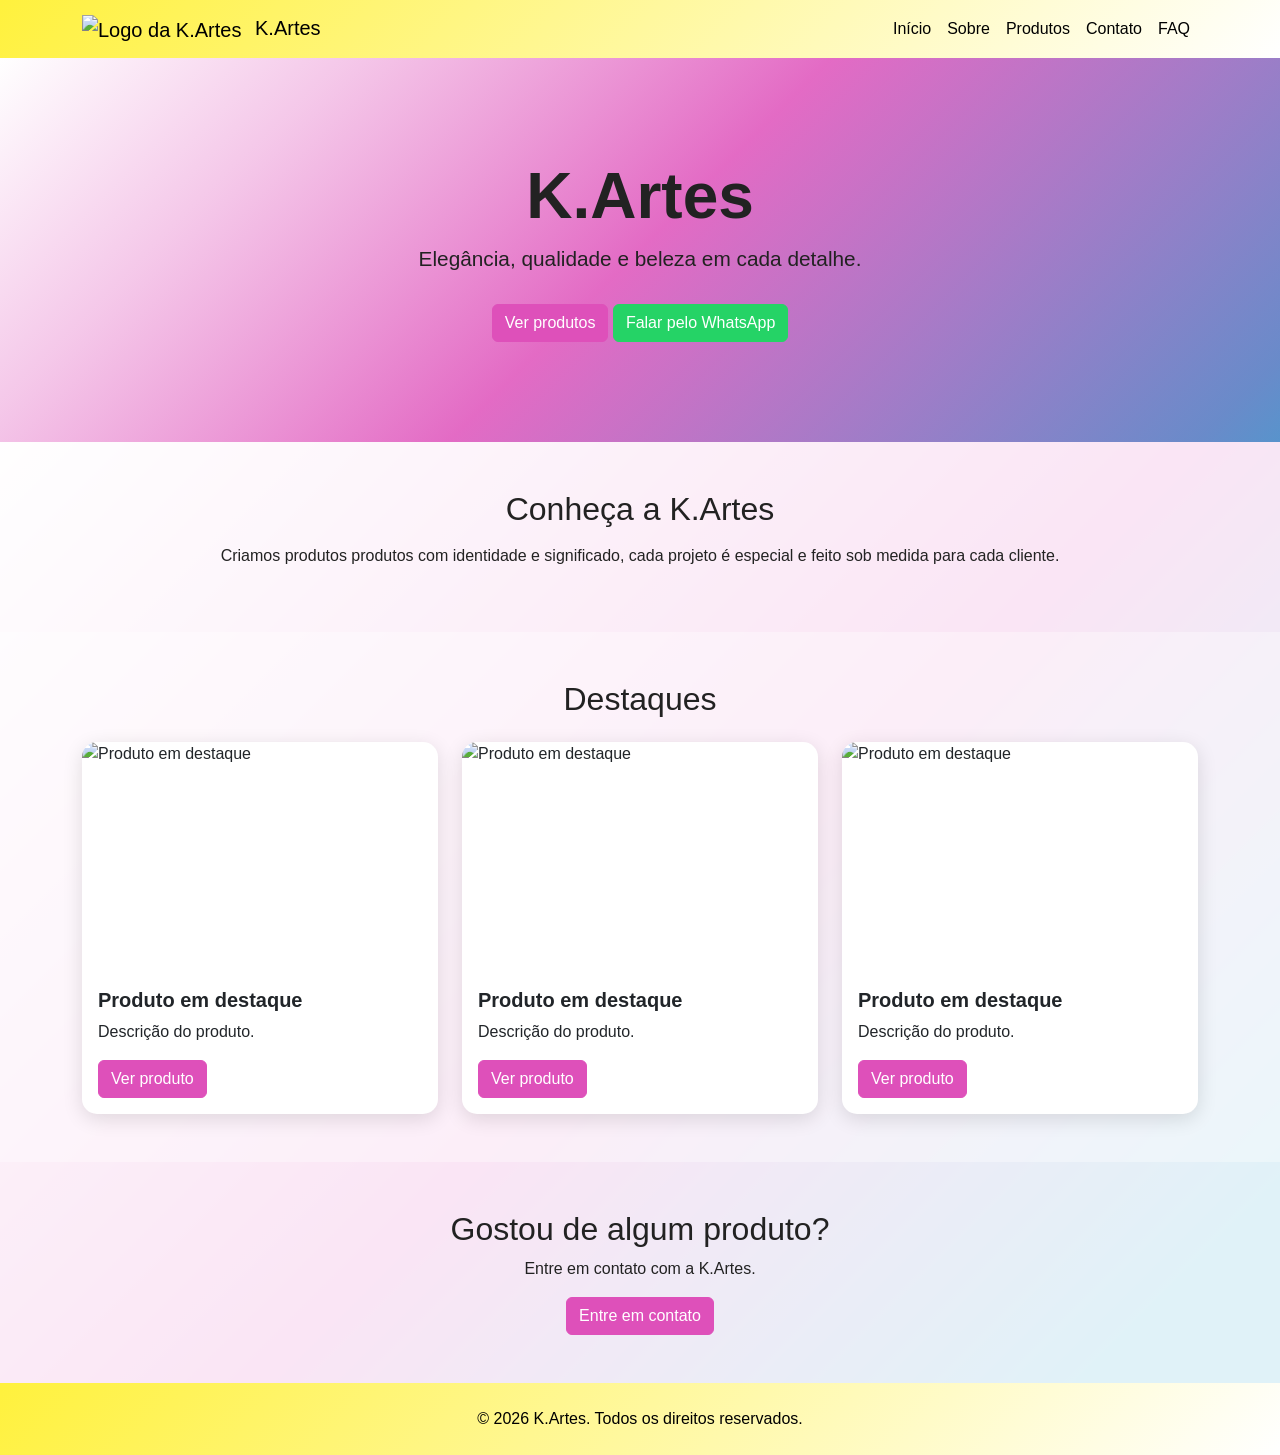
==== index.html @ 99051994 "css" ====
<!DOCTYPE html>
<html lang="pt-BR">

<head>

    <meta charset="UTF-8">

    <meta name="viewport" content="width=device-width, initial-scale=1.0">

    <title>K.Artes</title>

    <!-- Bootstrap -->
    <link
        href="https://cdn.jsdelivr.net/npm/bootstrap@5.3.3/dist/css/bootstrap.min.css"
        rel="stylesheet">

    <!-- CSS personalizado -->
    <link rel="stylesheet" href="assets/.css/custom.css">

</head>

<body>

    <!-- NAVBAR -->

    <nav class="navbar navbar-expand-lg bg-dark navbar-dark">

        <div class="container">

            <a class="navbar-brand" href="index.html">

                <img
                    src="assets/images/logo.png"
                    alt="Logo da K.Artes"
                    width="50px" height="50px">

                K.Artes

            </a>


            <button
                class="navbar-toggler"
                type="button"
                data-bs-toggle="collapse"
                data-bs-target="#menu">

                <span class="navbar-toggler-icon"></span>

            </button>


            <div class="collapse navbar-collapse" id="menu">

                <ul class="navbar-nav ms-auto">

                    <li class="nav-item">
                        <a class="nav-link" href="index.html">
                            Início
                        </a>
                    </li>

                    <li class="nav-item">
                        <a class="nav-link" href="sobre.html">
                            Sobre
                        </a>
                    </li>

                    <li class="nav-item">
                        <a class="nav-link" href="produtos.html">
                            Produtos
                        </a>
                    </li>

                    <li class="nav-item">
                        <a class="nav-link" href="contato.html">
                            Contato
                        </a>
                    </li>

                    <li class="nav-item">
                        <a class="nav-link" href="faq.html">
                            FAQ
                        </a>
                    </li>

                </ul>

            </div>

        </div>

    </nav>


    <!-- HERO -->

    <header class="hero text-center">

        <div class="container">

            <h1>
                K.Artes
            </h1>

            <p>
                Elegância, qualidade e beleza em cada detalhe.
            </p>

            <a
                href="produtos.html"
                class="btn btn-primary">

                Ver produtos

            </a>

            <a
                href="https://wa.me/5532988972885"
                target="_blank"
                class="btn btn-success">

                Falar pelo WhatsApp

            </a>

        </div>

    </header>


    <!-- APRESENTAÇÃO -->

    <section class="py-5">

        <div class="container text-center">

            <h2>
                Conheça a K.Artes
            </h2>

            <p class="mt-3">

                Criamos produtos produtos com identidade e significado, cada projeto é especial e feito sob medida para cada cliente.

            </p>

        </div>

    </section>


    <!-- DESTAQUES -->

    <section class="py-5 bg-light">

        <div class="container">

            <h2 class="text-center mb-4">
                Destaques
            </h2>

            <div class="row g-4">


                <div class="col-12 col-md-6 col-lg-4">

                    <div class="card h-100">

                        <img
                            src="assets/images/produto-1.jpg"
                            class="card-img-top"
                            alt="Produto em destaque">

                        <div class="card-body">

                            <h5 class="card-title">
                                Produto em destaque
                            </h5>

                            <p class="card-text">
                                Descrição do produto.
                            </p>

                            <a
                                href="produtos.html"
                                class="btn btn-primary">

                                Ver produto

                            </a>

                        </div>

                    </div>

                </div>


                <div class="col-12 col-md-6 col-lg-4">

                    <div class="card h-100">

                        <img
                            src="assets/images/produto-2.jpg"
                            class="card-img-top"
                            alt="Produto em destaque">

                        <div class="card-body">

                            <h5 class="card-title">
                                Produto em destaque
                            </h5>

                            <p class="card-text">
                                Descrição do produto.
                            </p>

                            <a
                                href="produtos.html"
                                class="btn btn-primary">

                                Ver produto

                            </a>

                        </div>

                    </div>

                </div>


                <div class="col-12 col-md-6 col-lg-4">

                    <div class="card h-100">

                        <img
                            src="assets/images/produto-3.jpg"
                            class="card-img-top"
                            alt="Produto em destaque">

                        <div class="card-body">

                            <h5 class="card-title">
                                Produto em destaque
                            </h5>

                            <p class="card-text">
                                Descrição do produto.
                            </p>

                            <a
                                href="produtos.html"
                                class="btn btn-primary">

                                Ver produto

                            </a>

                        </div>

                    </div>

                </div>

            </div>

        </div>

    </section>


    <!-- CTA -->

    <section class="py-5 text-center">

        <div class="container">

            <h2>
                Gostou de algum produto?
            </h2>

            <p>
                Entre em contato com a K.Artes.
            </p>

            <a
                href="contato.html"
                class="btn btn-primary">

                Entre em contato

            </a>

        </div>

    </section>


    <!-- RODAPÉ -->

    <footer class="bg-dark text-white text-center py-4">

        <p class="mb-0">
            &copy; 2026 K.Artes.
            Todos os direitos reservados.
        </p>

    </footer>


    <!-- Bootstrap JS -->

    <script
        src="https://cdn.jsdelivr.net/npm/bootstrap@5.3.3/dist/js/bootstrap.bundle.min.js">
    </script>

</body>

</html>
---- assets/.css/custom.css ----
/* =========================
   CONFIGURAÇÕES GERAIS
========================= */

body {
    margin: 0;
    font-family: Arial, Helvetica, sans-serif;
    background: linear-gradient(
        135deg,
        #ffffff 15%,
        #de50ba 60%,
        #31a7d1 90%
    );
    color: #222;
}


/* =========================
   NAVBAR
========================= */

.navbar {
    background: linear-gradient(
        133deg,
        #fff13d,
        #ffffff
    ) !important;
}

.navbar .navbar-brand,
.navbar .nav-link {
    color: #000000 !important;
    font-weight: 500;
}

.navbar .nav-link:hover,
.navbar .nav-link.active {
    color: #de50ba !important;
}

.navbar-brand img {
    object-fit: contain;
    margin-right: 8px;
}


/* =========================
   HERO
========================= */

.hero {
    padding: 100px 20px;
    background: linear-gradient(
        135deg,
        rgba(255, 255, 255, 0.95),
        rgba(222, 80, 186, 0.75),
        rgba(49, 167, 209, 0.75)
    );
}

.hero h1 {
    font-size: 4rem;
    font-weight: 700;
    color: #222;
}

.hero p {
    font-size: 1.3rem;
    margin-bottom: 30px;
}


/* =========================
   BOTÕES
========================= */

.btn-primary {
    background-color: #de50ba;
    border-color: #de50ba;
}

.btn-primary:hover {
    background-color: #c83da5;
    border-color: #c83da5;
}

.btn-success {
    background-color: #25d366;
    border-color: #25d366;
}

.btn-success:hover {
    background-color: #1ebe5d;
    border-color: #1ebe5d;
}


/* =========================
   SEÇÕES
========================= */

section {
    background-color: rgba(255, 255, 255, 0.85);
}

.bg-light {
    background-color: rgba(255, 255, 255, 0.9) !important;
}


/* =========================
   CARDS
========================= */

.card {
    border: none;
    border-radius: 15px;
    overflow: hidden;
    box-shadow: 0 5px 20px rgba(0, 0, 0, 0.12);
    transition: transform 0.3s ease, box-shadow 0.3s ease;
}

.card:hover {
    transform: translateY(-5px);
    box-shadow: 0 10px 25px rgba(0, 0, 0, 0.18);
}

.card-img-top {
    height: 230px;
    object-fit: cover;
}

.card-title {
    font-weight: 600;
}


/* =========================
   RODAPÉ
========================= */

footer.bg-dark {
    background: linear-gradient(
        133deg,
        #fff13d,
        #ffffff
    ) !important;
}

footer .mb-0 {
    color: #000000;
}
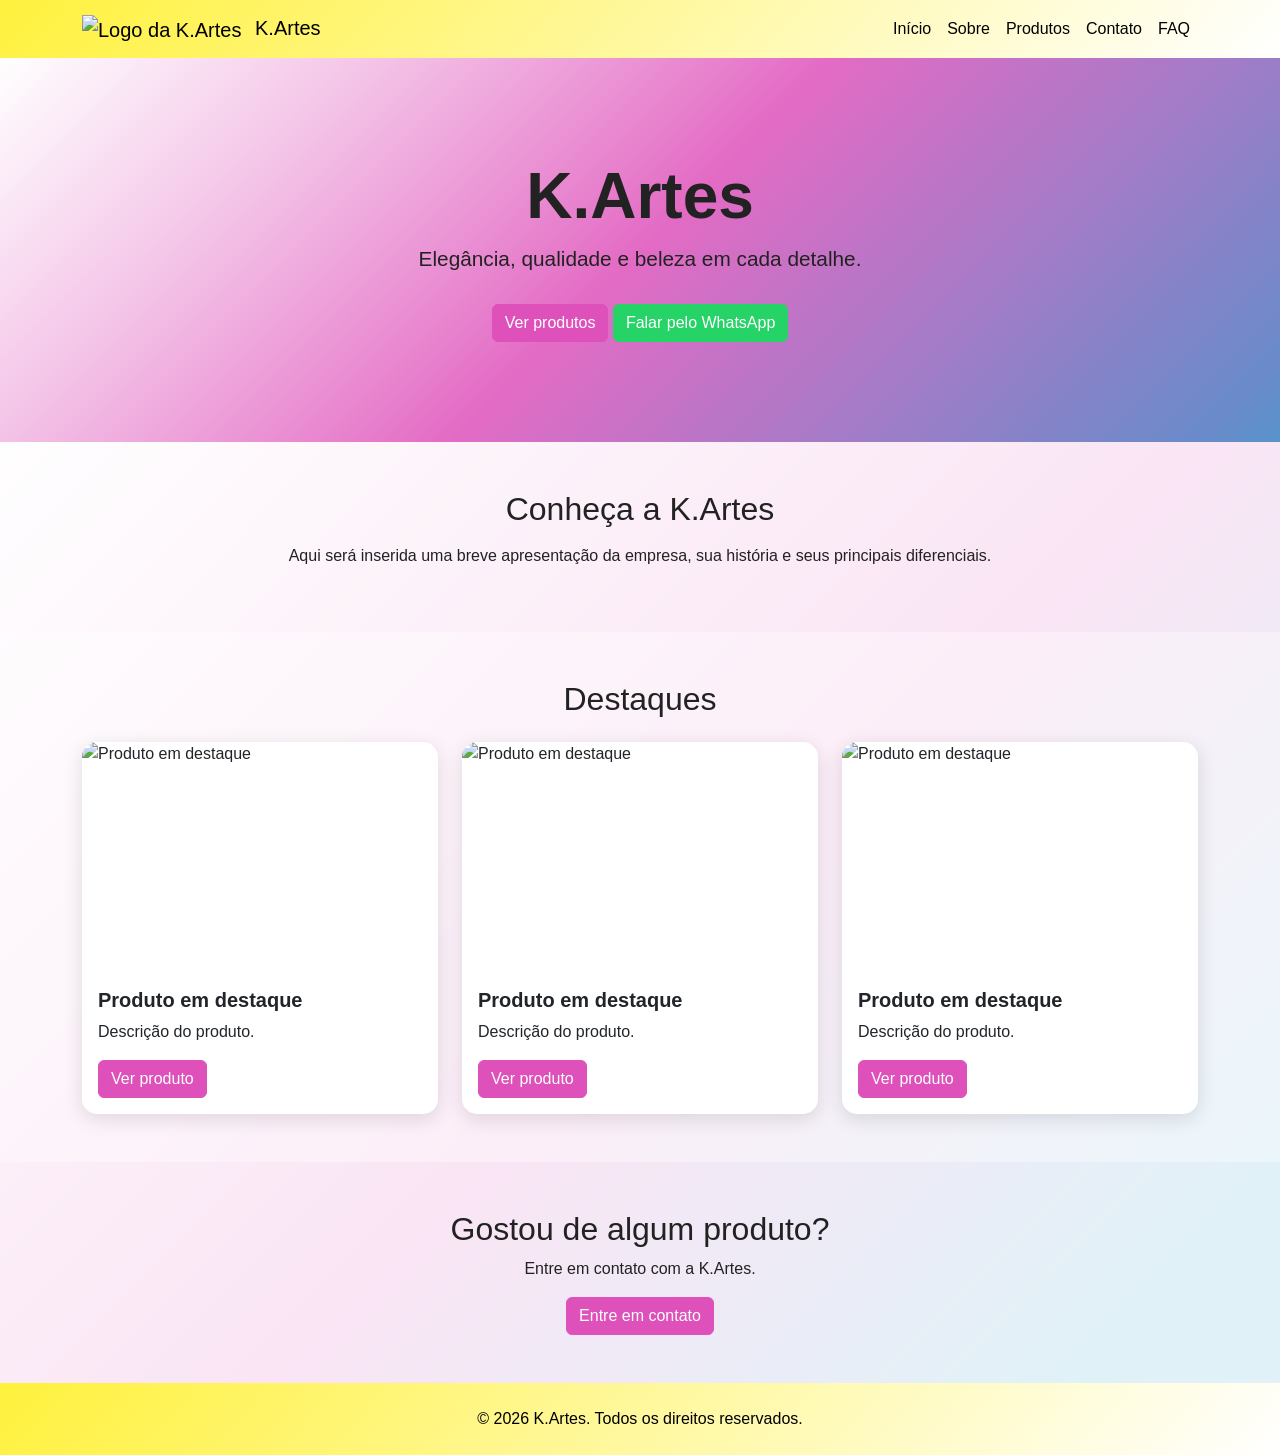
==== commit 17b54d19: "update das informações" ====
--- a/index.html
+++ b/index.html
@@ -141,7 +141,9 @@
 
             <p class="mt-3">
 
-                Criamos produtos produtos com identidade e significado, cada projeto é especial e feito sob medida para cada cliente.
+                Aqui será inserida uma breve apresentação
+                da empresa, sua história e seus principais
+                diferenciais.
 
             </p>
 
--- a/assets/.css/custom.css
+++ b/assets/.css/custom.css
@@ -1,8 +1,3 @@
-
-/* =========================
-   CONFIGURAÇÕES GERAIS
-========================= */
-
 body {
     margin: 0;
     font-family: Arial, Helvetica, sans-serif;
@@ -14,11 +9,6 @@
     );
     color: #222;
 }
-
-
-/* =========================
-   NAVBAR
-========================= */
 
 .navbar {
     background: linear-gradient(
@@ -44,11 +34,6 @@
     margin-right: 8px;
 }
 
-
-/* =========================
-   HERO
-========================= */
-
 .hero {
     padding: 100px 20px;
     background: linear-gradient(
@@ -70,11 +55,6 @@
     margin-bottom: 30px;
 }
 
-
-/* =========================
-   BOTÕES
-========================= */
-
 .btn-primary {
     background-color: #de50ba;
     border-color: #de50ba;
@@ -95,11 +75,6 @@
     border-color: #1ebe5d;
 }
 
-
-/* =========================
-   SEÇÕES
-========================= */
-
 section {
     background-color: rgba(255, 255, 255, 0.85);
 }
@@ -107,11 +82,6 @@
 .bg-light {
     background-color: rgba(255, 255, 255, 0.9) !important;
 }
-
-
-/* =========================
-   CARDS
-========================= */
 
 .card {
     border: none;
@@ -135,16 +105,11 @@
     font-weight: 600;
 }
 
-
-/* =========================
-   RODAPÉ
-========================= */
-
 footer.bg-dark {
     background: linear-gradient(
         133deg,
         #fff13d,
-        #ffffff
+        #ffffff 
     ) !important;
 }
 
@@ -152,3 +117,6 @@
     color: #000000;
 }
 
+.footspan{
+    color: #000000 !important;
+}
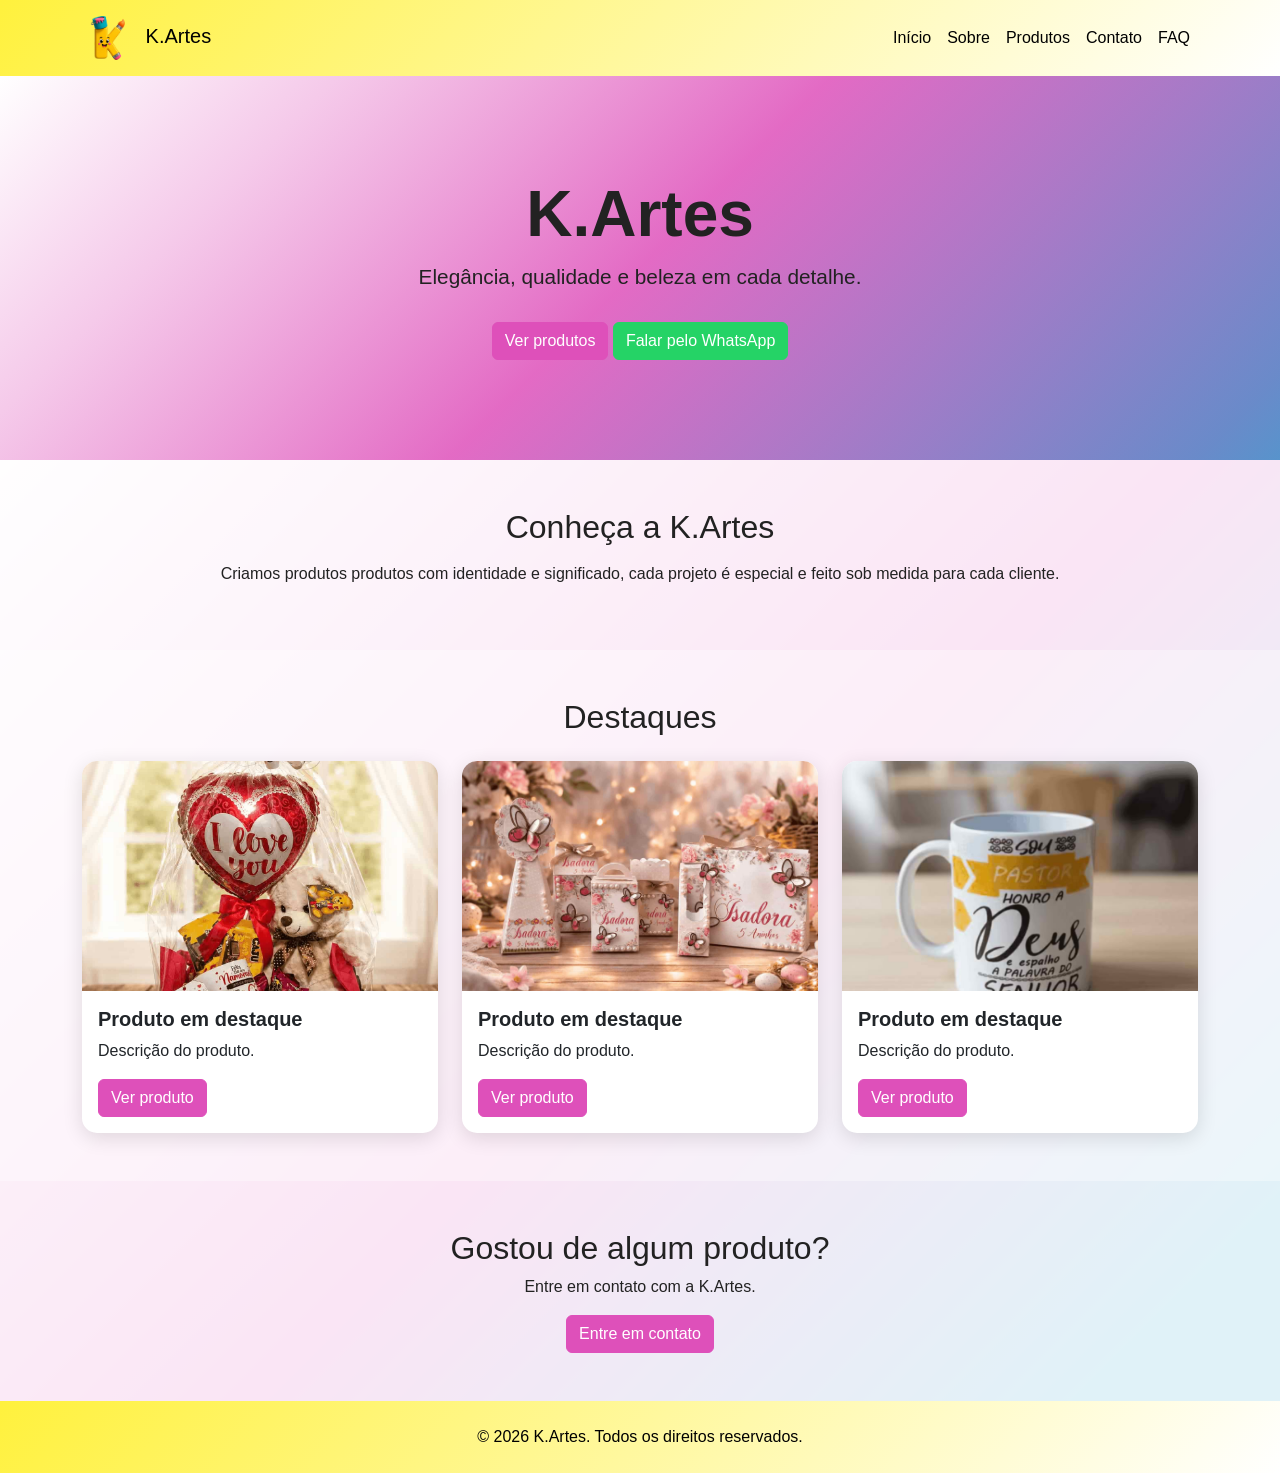
==== commit a83570da: "Merge branch 'main' of https://github.com/0Urimash/K.A" ====
--- a/index.html
+++ b/index.html
@@ -141,9 +141,7 @@
 
             <p class="mt-3">
 
-                Aqui será inserida uma breve apresentação
-                da empresa, sua história e seus principais
-                diferenciais.
+                Criamos produtos produtos com identidade e significado, cada projeto é especial e feito sob medida para cada cliente.
 
             </p>
 
--- a/assets/.css/custom.css
+++ b/assets/.css/custom.css
@@ -1,3 +1,8 @@
+
+/* =========================
+   CONFIGURAÇÕES GERAIS
+========================= */
+
 body {
     margin: 0;
     font-family: Arial, Helvetica, sans-serif;
@@ -9,6 +14,11 @@
     );
     color: #222;
 }
+
+
+/* =========================
+   NAVBAR
+========================= */
 
 .navbar {
     background: linear-gradient(
@@ -34,6 +44,11 @@
     margin-right: 8px;
 }
 
+
+/* =========================
+   HERO
+========================= */
+
 .hero {
     padding: 100px 20px;
     background: linear-gradient(
@@ -55,6 +70,11 @@
     margin-bottom: 30px;
 }
 
+
+/* =========================
+   BOTÕES
+========================= */
+
 .btn-primary {
     background-color: #de50ba;
     border-color: #de50ba;
@@ -75,6 +95,11 @@
     border-color: #1ebe5d;
 }
 
+
+/* =========================
+   SEÇÕES
+========================= */
+
 section {
     background-color: rgba(255, 255, 255, 0.85);
 }
@@ -82,6 +107,11 @@
 .bg-light {
     background-color: rgba(255, 255, 255, 0.9) !important;
 }
+
+
+/* =========================
+   CARDS
+========================= */
 
 .card {
     border: none;
@@ -105,11 +135,16 @@
     font-weight: 600;
 }
 
+
+/* =========================
+   RODAPÉ
+========================= */
+
 footer.bg-dark {
     background: linear-gradient(
         133deg,
         #fff13d,
-        #ffffff 
+        #ffffff
     ) !important;
 }
 
@@ -117,6 +152,3 @@
     color: #000000;
 }
 
-.footspan{
-    color: #000000 !important;
-}
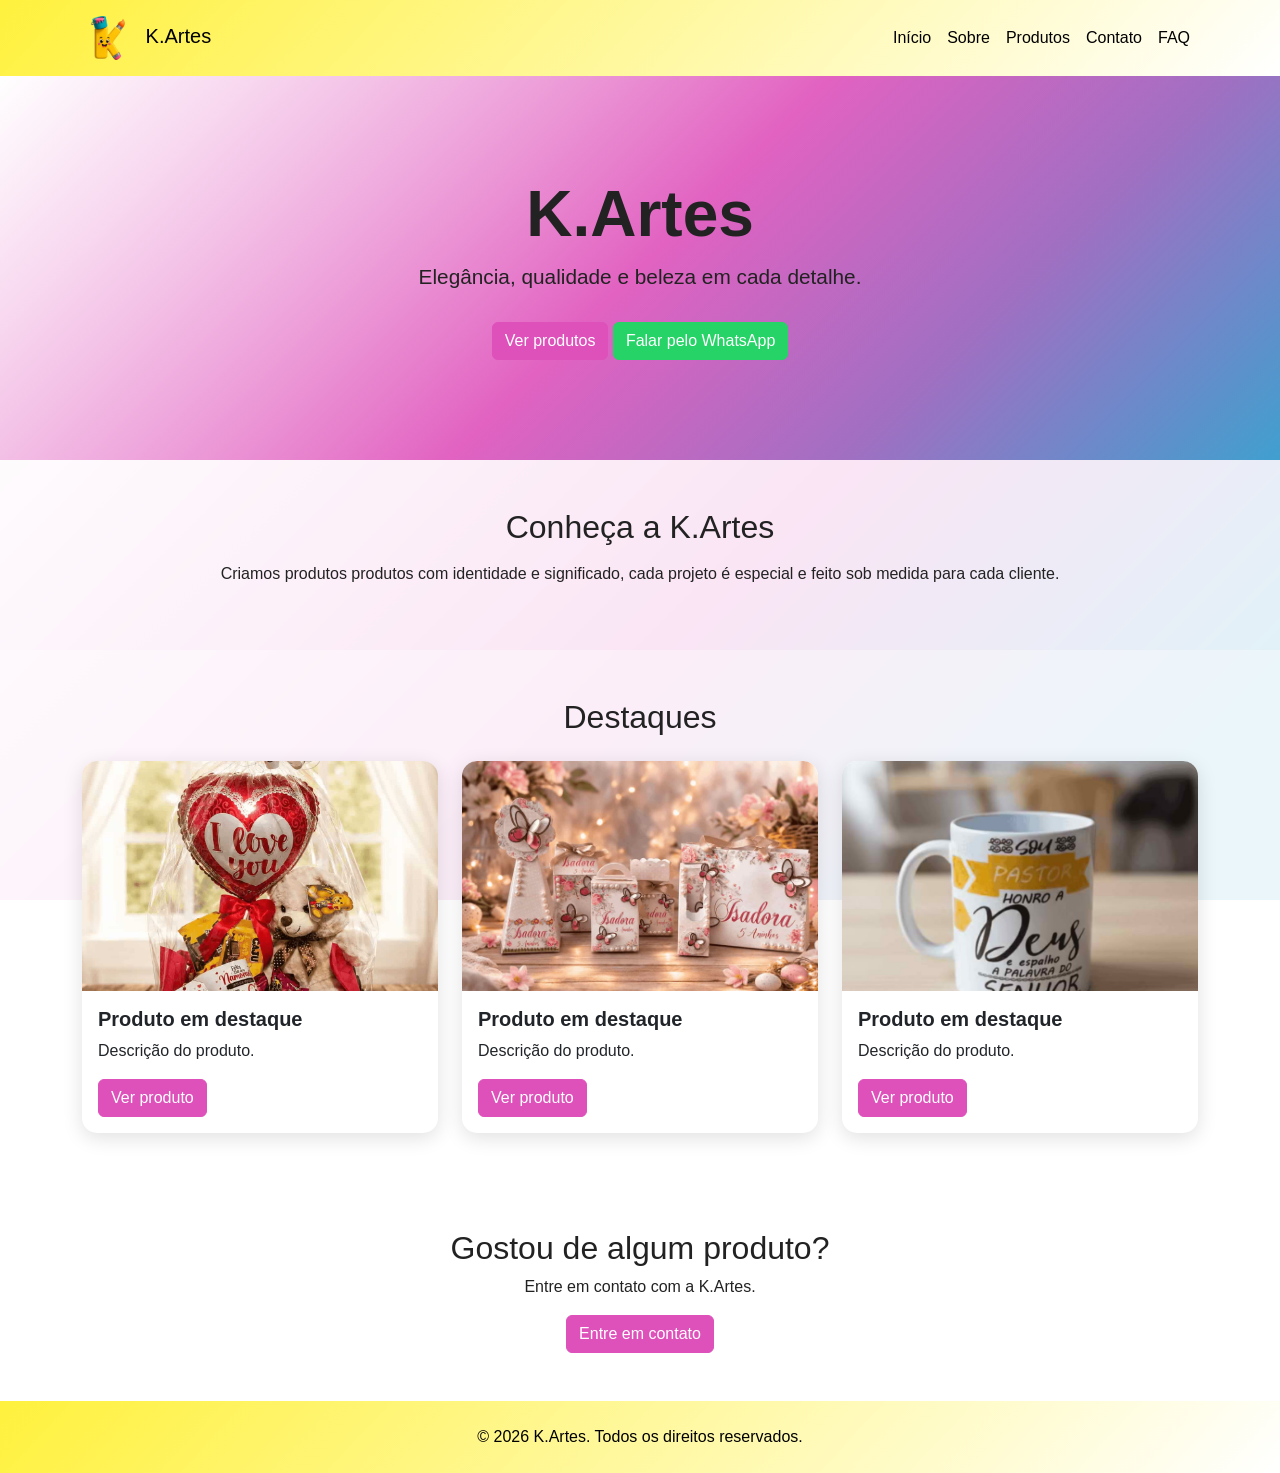
==== commit 794c1594: "atualizando o css e o javascript" ====
--- a/index.html
+++ b/index.html
@@ -15,7 +15,7 @@
         rel="stylesheet">
 
     <!-- CSS personalizado -->
-    <link rel="stylesheet" href="assets/.css/custom.css">
+    <link rel="stylesheet" href="assets/css/pages/index.css">
 
 </head>
 
@@ -316,6 +316,8 @@
         src="https://cdn.jsdelivr.net/npm/bootstrap@5.3.3/dist/js/bootstrap.bundle.min.js">
     </script>
 
+    <script src="assets/js/main.js"></script>
+
 </body>
 
 </html>
--- a/assets/css/pages/index.css
+++ b/assets/css/pages/index.css
@@ -0,0 +1,166 @@
+/* CSS específico da página inicial */
+html {
+    height: 100%;
+}
+
+body {
+    margin: 0;
+    min-height: 100vh;
+    display: flex;
+    flex-direction: column;
+    font-family: Arial, Helvetica, sans-serif;
+    background: linear-gradient(135deg, #ffffff 15%, #de50ba 60%, #31a7d1 90%);
+    background-repeat: no-repeat;
+    background-attachment: fixed;
+    color: #222;
+}
+
+.navbar {
+    background: linear-gradient(133deg, #fff13d, #ffffff) !important;
+}
+
+.navbar .navbar-brand,
+.navbar .nav-link {
+    color: #000000 !important;
+    font-weight: 500;
+}
+
+.navbar .nav-link:hover,
+.navbar .nav-link.active {
+    color: #de50ba !important;
+}
+
+.navbar-brand img {
+    object-fit: contain;
+    margin-right: 8px;
+}
+
+.hero {
+    padding: 100px 20px;
+    background: linear-gradient(
+        135deg,
+        rgba(255, 255, 255, 0.95),
+        rgba(222, 80, 186, 0.75),
+        rgba(49, 167, 209, 0.75)
+    );
+}
+
+.hero h1 {
+    font-size: 4rem;
+    font-weight: 700;
+    color: #222;
+}
+
+.hero p {
+    font-size: 1.3rem;
+    margin-bottom: 30px;
+}
+
+.btn-primary {
+    background-color: #de50ba;
+    border-color: #de50ba;
+}
+
+.btn-primary:hover {
+    background-color: #c83da5;
+    border-color: #c83da5;
+}
+
+.btn-success {
+    background-color: #25d366;
+    border-color: #25d366;
+}
+
+.btn-success:hover {
+    background-color: #1ebe5d;
+    border-color: #1ebe5d;
+}
+
+section {
+    background-color: rgba(255, 255, 255, 0.85);
+}
+
+.bg-light {
+    background-color: rgba(255, 255, 255, 0.9) !important;
+}
+
+.card {
+    border: none;
+    border-radius: 15px;
+    overflow: hidden;
+    box-shadow: 0 5px 20px rgba(0, 0, 0, 0.12);
+    transition: transform 0.3s ease, box-shadow 0.3s ease;
+}
+
+.card:hover {
+    transform: translateY(-5px);
+    box-shadow: 0 10px 25px rgba(0, 0, 0, 0.18);
+}
+
+.card-img-top {
+    height: 230px;
+    object-fit: cover;
+}
+
+.card-title {
+    font-weight: 600;
+}
+
+footer.bg-dark {
+    background: linear-gradient(133deg, #fff13d, #ffffff) !important;
+    margin-top: auto;
+    width: 100%;
+}
+
+footer .mb-0 {
+    color: #000000;
+}
+
+.footspan {
+    color: #000000 !important;
+}
+
+@media (max-width: 991px) {
+    .navbar-collapse {
+        background: rgba(255, 255, 255, 0.92);
+        border-radius: 12px;
+        margin-top: 12px;
+        padding: 10px 12px;
+    }
+
+    .navbar-nav {
+        width: 100%;
+        gap: 6px;
+    }
+
+    .navbar-nav .nav-item {
+        width: 100%;
+    }
+
+    .navbar-nav .nav-link {
+        display: block;
+        width: 100%;
+        padding: 10px 12px;
+        border-radius: 8px;
+    }
+
+    .navbar-nav .nav-link:hover,
+    .navbar-nav .nav-link.active {
+        background: rgba(222, 80, 186, 0.12);
+    }
+}
+
+@media (max-width: 576px) {
+    .navbar.navbar-dark .navbar-toggler {
+        background-color: #000000 !important;
+        border: 2px solid #000000 !important;
+        border-radius: 8px;
+        padding: 0.4rem 0.55rem;
+    }
+
+    .navbar.navbar-dark .navbar-toggler .navbar-toggler-icon {
+        background-image: url("data:image/svg+xml,%3csvg xmlns='http://www.w3.org/2000/svg' viewBox='0 0 30 30'%3e%3cpath stroke='rgba%28255,255,255,1%29' stroke-linecap='round' stroke-width='2.5' d='M4 7h22M4 15h22M4 23h22'/%3e%3c/svg%3e") !important;
+        width: 1.5rem;
+        height: 1.5rem;
+    }
+}
